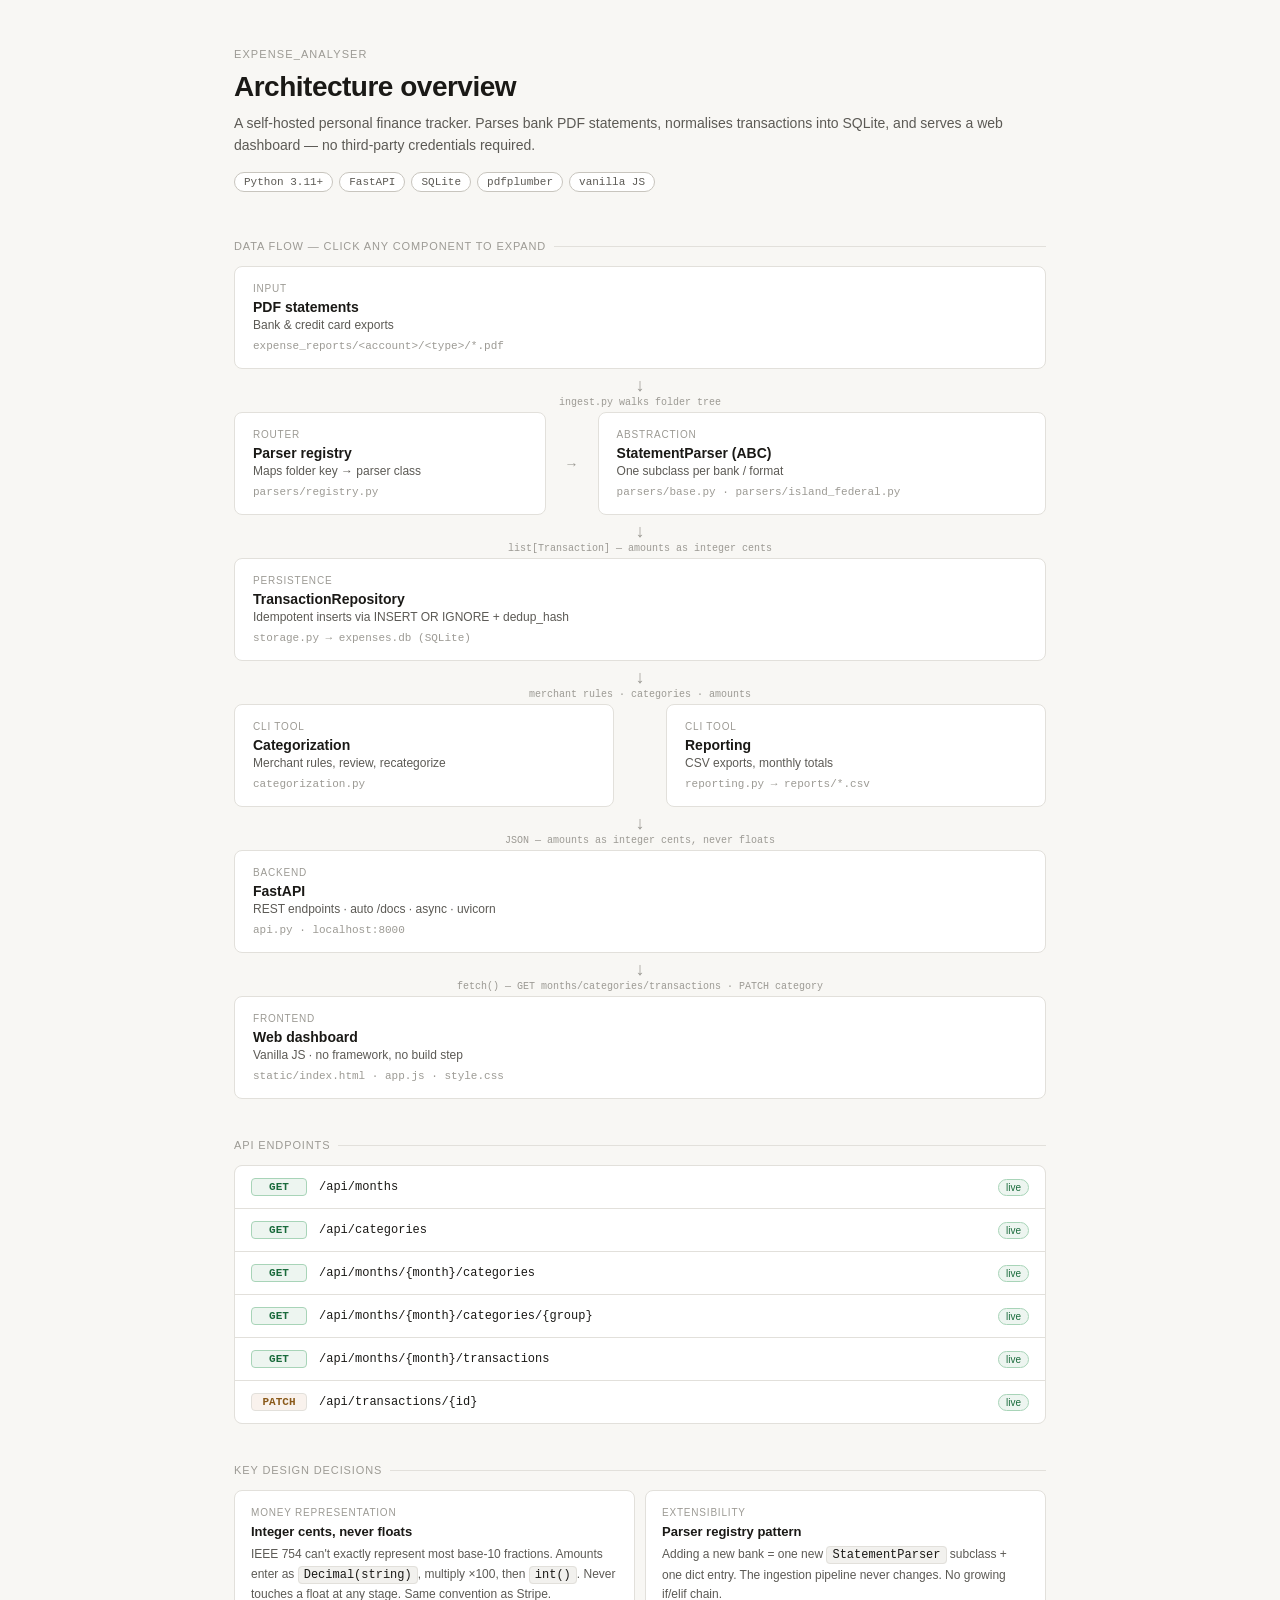
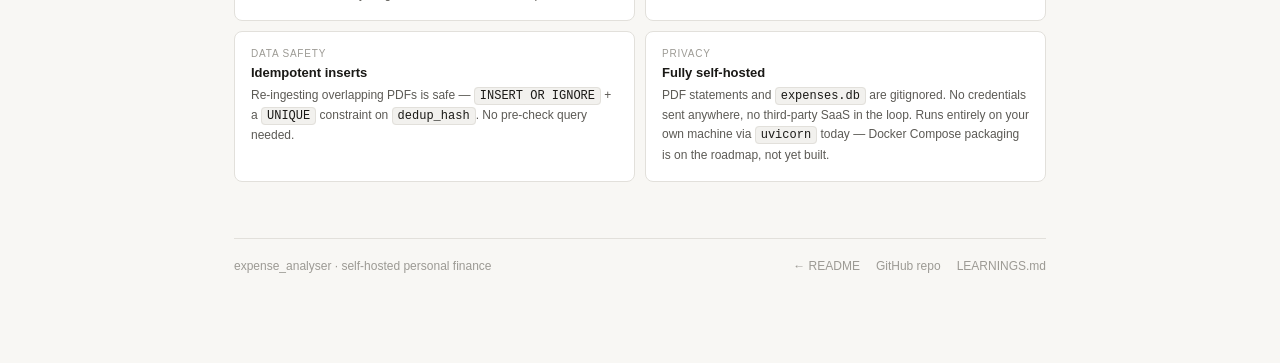
==== docs/architecture.html @ 2de23588 "Add interactive architecture diagram, embed Mermaid overview in README docs/architecture.html is a c" ====
<!DOCTYPE html>
<html lang="en">
<head>
<meta charset="UTF-8">
<meta name="viewport" content="width=device-width, initial-scale=1.0">
<title>expense_analyser — architecture</title>
<style>
  *, *::before, *::after { box-sizing: border-box; margin: 0; padding: 0; }

  :root {
    --bg: #f8f7f4;
    --surface: #ffffff;
    --surface2: #f2f1ee;
    --border: #e2e0db;
    --border2: #c8c5be;
    --text1: #1a1916;
    --text2: #5c5a55;
    --text3: #9c9a94;
    --accent: #1a6b3c;
    --accent-bg: #edf5f0;
    --accent-border: #a8d4b8;
    --blue: #1a4a8a;
    --blue-bg: #edf2f9;
    --amber: #8a5a1a;
    --amber-bg: #f9f2ed;
    --purple: #5a1a8a;
    --purple-bg: #f2edf9;
    --radius: 8px;
    --mono: 'SF Mono', ui-monospace, 'Cascadia Code', monospace;
  }

  @media (prefers-color-scheme: dark) {
    :root {
      --bg: #111210;
      --surface: #1c1b18;
      --surface2: #252420;
      --border: #2e2d29;
      --border2: #46443e;
      --text1: #edecea;
      --text2: #9c9a94;
      --text3: #5c5a55;
      --accent: #4caf76;
      --accent-bg: #0f2318;
      --accent-border: #1e5c34;
      --blue: #6b9de8;
      --blue-bg: #0f1d35;
      --amber: #e8b46b;
      --amber-bg: #2a1e0a;
      --purple: #b46be8;
      --purple-bg: #1e0a35;
    }
  }

  html { background: var(--bg); color: var(--text1); font-family: -apple-system, BlinkMacSystemFont, 'Segoe UI', sans-serif; }

  body { max-width: 860px; margin: 0 auto; padding: 48px 24px 80px; }

  header { margin-bottom: 48px; }
  .eyebrow { font-size: 11px; font-weight: 500; letter-spacing: 0.1em; text-transform: uppercase; color: var(--text3); margin-bottom: 10px; }
  h1 { font-size: 28px; font-weight: 600; letter-spacing: -0.5px; color: var(--text1); line-height: 1.2; }
  .sub { font-size: 14px; color: var(--text2); margin-top: 8px; line-height: 1.6; }
  .pill-row { display: flex; gap: 6px; flex-wrap: wrap; margin-top: 16px; }
  .pill { font-size: 11px; padding: 3px 9px; border-radius: 100px; border: 1px solid var(--border2); color: var(--text2); background: var(--surface); font-family: var(--mono); }

  section { margin-bottom: 40px; }
  .section-label { font-size: 11px; font-weight: 500; letter-spacing: 0.08em; text-transform: uppercase; color: var(--text3); margin-bottom: 14px; display: flex; align-items: center; gap: 8px; }
  .section-label::after { content: ''; flex: 1; height: 1px; background: var(--border); }

  .flow { display: flex; flex-direction: column; gap: 0; }
  .flow-row { display: flex; align-items: stretch; gap: 0; }
  .flow-node {
    flex: 1;
    background: var(--surface);
    border: 1px solid var(--border);
    border-radius: var(--radius);
    padding: 16px 18px;
    cursor: pointer;
    transition: border-color 0.15s, background 0.15s;
    position: relative;
  }
  .flow-node:hover { border-color: var(--border2); background: var(--surface2); }
  .flow-node.active { border-color: var(--accent); background: var(--accent-bg); }
  .flow-node.blue.active { border-color: var(--blue); background: var(--blue-bg); }
  .flow-node.amber.active { border-color: var(--amber); background: var(--amber-bg); }
  .flow-node.purple.active { border-color: var(--purple); background: var(--purple-bg); }

  .node-eyebrow { font-size: 10px; font-weight: 500; letter-spacing: 0.08em; text-transform: uppercase; color: var(--text3); margin-bottom: 5px; }
  .node-title { font-size: 14px; font-weight: 600; color: var(--text1); }
  .node-sub { font-size: 12px; color: var(--text2); margin-top: 3px; }
  .node-file { font-size: 11px; font-family: var(--mono); color: var(--text3); margin-top: 8px; }
  .flow-node.active .node-file { color: var(--accent); }
  .flow-node.blue.active .node-file { color: var(--blue); }
  .flow-node.amber.active .node-file { color: var(--amber); }
  .flow-node.purple.active .node-file { color: var(--purple); }

  .arrow-v { display: flex; justify-content: center; align-items: center; height: 32px; color: var(--text3); font-size: 18px; }
  .arrow-h { display: flex; align-items: center; justify-content: center; width: 32px; flex-shrink: 0; color: var(--text3); font-size: 14px; }
  .arrow-label { font-size: 10px; color: var(--text3); text-align: center; margin-top: -4px; margin-bottom: 4px; font-family: var(--mono); }

  .detail {
    background: var(--surface);
    border: 1px solid var(--border);
    border-radius: var(--radius);
    padding: 20px 22px;
    margin-top: 6px;
    display: none;
  }
  .detail.open { display: block; }
  .detail-title { font-size: 15px; font-weight: 600; color: var(--text1); margin-bottom: 10px; }
  .detail-body { font-size: 13px; color: var(--text2); line-height: 1.7; }
  .detail-body p { margin-bottom: 8px; }
  .detail-body p:last-child { margin-bottom: 0; }
  code { font-family: var(--mono); font-size: 12px; background: var(--surface2); border: 1px solid var(--border); border-radius: 4px; padding: 1px 5px; color: var(--text1); }
  .detail-tags { display: flex; gap: 6px; flex-wrap: wrap; margin-top: 12px; }
  .tag { font-size: 11px; padding: 3px 9px; border-radius: 4px; font-family: var(--mono); }
  .tag.green { background: var(--accent-bg); color: var(--accent); border: 1px solid var(--accent-border); }
  .tag.blue { background: var(--blue-bg); color: var(--blue); border: 1px solid var(--border); }
  .tag.amber { background: var(--amber-bg); color: var(--amber); border: 1px solid var(--border); }
  .tag.gray { background: var(--surface2); color: var(--text2); border: 1px solid var(--border); }

  .ep-list { display: flex; flex-direction: column; gap: 1px; background: var(--border); border: 1px solid var(--border); border-radius: var(--radius); overflow: hidden; }
  .ep-row { display: grid; grid-template-columns: 56px 1fr auto; align-items: center; gap: 12px; padding: 12px 16px; background: var(--surface); cursor: pointer; transition: background 0.1s; }
  .ep-row:hover { background: var(--surface2); }
  .ep-row.open { background: var(--accent-bg); }
  .method { font-size: 11px; font-weight: 600; font-family: var(--mono); padding: 2px 6px; border-radius: 4px; text-align: center; }
  .get { background: var(--accent-bg); color: var(--accent); border: 1px solid var(--accent-border); }
  .patch { background: var(--amber-bg); color: var(--amber); border: 1px solid var(--border); }
  .ep-path { font-size: 12px; font-family: var(--mono); color: var(--text1); }
  .ep-desc { font-size: 12px; color: var(--text3); }
  .ep-status { font-size: 10px; padding: 2px 7px; border-radius: 100px; font-weight: 500; }
  .status-live { background: var(--accent-bg); color: var(--accent); border: 1px solid var(--accent-border); }
  .status-wip { background: var(--amber-bg); color: var(--amber); border: 1px solid var(--border); }
  .ep-detail { background: var(--surface2); padding: 14px 16px; font-size: 12px; color: var(--text2); line-height: 1.7; border-top: 1px solid var(--border); display: none; }
  .ep-detail.open { display: block; }
  pre { font-family: var(--mono); font-size: 11px; background: var(--surface); border: 1px solid var(--border); border-radius: 6px; padding: 12px; margin-top: 8px; overflow-x: auto; color: var(--text2); line-height: 1.6; white-space: pre; }

  .decision-grid { display: grid; grid-template-columns: 1fr 1fr; gap: 10px; }
  @media (max-width: 600px) { .decision-grid { grid-template-columns: 1fr; } }
  .decision-card { background: var(--surface); border: 1px solid var(--border); border-radius: var(--radius); padding: 16px; }
  .decision-label { font-size: 10px; font-weight: 500; letter-spacing: 0.08em; text-transform: uppercase; color: var(--text3); margin-bottom: 6px; }
  .decision-title { font-size: 13px; font-weight: 600; color: var(--text1); margin-bottom: 6px; }
  .decision-body { font-size: 12px; color: var(--text2); line-height: 1.6; }

  footer { margin-top: 56px; padding-top: 20px; border-top: 1px solid var(--border); font-size: 12px; color: var(--text3); display: flex; justify-content: space-between; align-items: center; flex-wrap: wrap; gap: 8px; }
  .footer-links { display: flex; gap: 16px; }
  .footer-links a { color: var(--text3); text-decoration: none; }
  .footer-links a:hover { color: var(--text1); }
</style>
</head>
<body>

<header>
  <div class="eyebrow">expense_analyser</div>
  <h1>Architecture overview</h1>
  <p class="sub">A self-hosted personal finance tracker. Parses bank PDF statements, normalises transactions into SQLite, and serves a web dashboard — no third-party credentials required.</p>
  <div class="pill-row">
    <span class="pill">Python 3.11+</span>
    <span class="pill">FastAPI</span>
    <span class="pill">SQLite</span>
    <span class="pill">pdfplumber</span>
    <span class="pill">vanilla JS</span>
  </div>
</header>

<section>
  <div class="section-label">Data flow — click any component to expand</div>
  <div class="flow">

    <div class="flow-row">
      <div class="flow-node blue" id="node-pdf" onclick="toggle('pdf')">
        <div class="node-eyebrow">Input</div>
        <div class="node-title">PDF statements</div>
        <div class="node-sub">Bank &amp; credit card exports</div>
        <div class="node-file">expense_reports/&lt;account&gt;/&lt;type&gt;/*.pdf</div>
      </div>
    </div>

    <div class="arrow-v">↓</div>
    <div class="arrow-label">ingest.py walks folder tree</div>

    <div class="flow-row" style="gap:10px">
      <div class="flow-node amber" id="node-registry" onclick="toggle('registry')" style="flex:0.8">
        <div class="node-eyebrow">Router</div>
        <div class="node-title">Parser registry</div>
        <div class="node-sub">Maps folder key → parser class</div>
        <div class="node-file">parsers/registry.py</div>
      </div>
      <div class="arrow-h">→</div>
      <div class="flow-node" id="node-parser" onclick="toggle('parser')" style="flex:1.2">
        <div class="node-eyebrow">Abstraction</div>
        <div class="node-title">StatementParser (ABC)</div>
        <div class="node-sub">One subclass per bank / format</div>
        <div class="node-file">parsers/base.py · parsers/island_federal.py</div>
      </div>
    </div>

    <div class="arrow-v">↓</div>
    <div class="arrow-label">list[Transaction] — amounts as integer cents</div>

    <div class="flow-row">
      <div class="flow-node" id="node-storage" onclick="toggle('storage')">
        <div class="node-eyebrow">Persistence</div>
        <div class="node-title">TransactionRepository</div>
        <div class="node-sub">Idempotent inserts via INSERT OR IGNORE + dedup_hash</div>
        <div class="node-file">storage.py → expenses.db (SQLite)</div>
      </div>
    </div>

    <div class="arrow-v">↓</div>
    <div class="arrow-label">merchant rules · categories · amounts</div>

    <div class="flow-row" style="gap:10px">
      <div class="flow-node purple" id="node-cat" onclick="toggle('cat')">
        <div class="node-eyebrow">CLI tool</div>
        <div class="node-title">Categorization</div>
        <div class="node-sub">Merchant rules, review, recategorize</div>
        <div class="node-file">categorization.py</div>
      </div>
      <div class="arrow-h" style="color:transparent">·</div>
      <div class="flow-node amber" id="node-report" onclick="toggle('report')">
        <div class="node-eyebrow">CLI tool</div>
        <div class="node-title">Reporting</div>
        <div class="node-sub">CSV exports, monthly totals</div>
        <div class="node-file">reporting.py → reports/*.csv</div>
      </div>
    </div>

    <div class="arrow-v">↓</div>
    <div class="arrow-label">JSON — amounts as integer cents, never floats</div>

    <div class="flow-row">
      <div class="flow-node blue" id="node-api" onclick="toggle('api')">
        <div class="node-eyebrow">Backend</div>
        <div class="node-title">FastAPI</div>
        <div class="node-sub">REST endpoints · auto /docs · async · uvicorn</div>
        <div class="node-file">api.py · localhost:8000</div>
      </div>
    </div>

    <div class="arrow-v">↓</div>
    <div class="arrow-label">fetch() — GET months/categories/transactions · PATCH category</div>

    <div class="flow-row">
      <div class="flow-node" id="node-ui" onclick="toggle('ui')">
        <div class="node-eyebrow">Frontend</div>
        <div class="node-title">Web dashboard</div>
        <div class="node-sub">Vanilla JS · no framework, no build step</div>
        <div class="node-file">static/index.html · app.js · style.css</div>
      </div>
    </div>

  </div>

  <div class="detail" id="detail-panel">
    <div class="detail-title" id="detail-title"></div>
    <div class="detail-body" id="detail-body"></div>
    <div class="detail-tags" id="detail-tags"></div>
  </div>
</section>

<section>
  <div class="section-label">API endpoints</div>
  <div class="ep-list">

    <div>
      <div class="ep-row" onclick="toggleEp(0)">
        <span class="method get">GET</span>
        <span class="ep-path">/api/months</span>
        <span class="ep-status status-live">live</span>
      </div>
      <div class="ep-detail" id="ep-0">
        Returns all months with expenditure totals. Income and <code>SEPARATE_CATEGORIES</code> (e.g. tuition) excluded from the headline figure but still present as separate keys.
        <pre>[{ "month": "2026-07", "expenditure": -52878, "separate_totals": { "Stony Brook": -180000 } }]</pre>
      </div>
    </div>

    <div>
      <div class="ep-row" onclick="toggleEp(1)">
        <span class="method get">GET</span>
        <span class="ep-path">/api/categories</span>
        <span class="ep-status status-live">live</span>
      </div>
      <div class="ep-detail" id="ep-1">
        Every known category — the fixed list plus anything ever actually assigned to a transaction (including free-text categories typed via the CLI). Backs the frontend's reassignment dropdown, so it never drifts out of sync with what the CLI knows.
        <pre>["Eat Out", "Groceries", "Uber", "Online purchases", "Medicines", "Miscellaneous", "Subway", "Amtrak", "LIRR", ...]</pre>
      </div>
    </div>

    <div>
      <div class="ep-row" onclick="toggleEp(2)">
        <span class="method get">GET</span>
        <span class="ep-path">/api/months/{month}/categories</span>
        <span class="ep-status status-live">live</span>
      </div>
      <div class="ep-detail" id="ep-2">
        Per-category spend for one month. <code>CATEGORY_GROUPS</code> (e.g. Train = Subway + Amtrak + LIRR) rolled into one row. Income excluded — would dwarf routine categories in the chart.
        <pre>[{ "category": "Train", "total": 700 }, { "category": "Groceries", "total": -29905 }]</pre>
      </div>
    </div>

    <div>
      <div class="ep-row" onclick="toggleEp(3)">
        <span class="method get">GET</span>
        <span class="ep-path">/api/months/{month}/categories/{group}</span>
        <span class="ep-status status-live">live</span>
      </div>
      <div class="ep-detail" id="ep-3">
        Real members inside a <code>CATEGORY_GROUP</code>, each with its own net total. Returns an empty array <code>[]</code> for a non-group category. Surfaces the case where one member nets positive (a refund outweighing its charge) even though the group as a whole reads as routine spend.
        <pre>[{ "category": "Subway", "total": -11400 }, { "category": "Amtrak", "total": 12100 }]</pre>
      </div>
    </div>

    <div>
      <div class="ep-row" onclick="toggleEp(4)">
        <span class="method get">GET</span>
        <span class="ep-path">/api/months/{month}/transactions</span>
        <span class="ep-status status-live">live</span>
      </div>
      <div class="ep-detail" id="ep-4">
        All transactions for a month. Amounts always integer cents, sign preserved — formatting (and whether to show sign) is a frontend concern, same convention as the Stripe API.
        <pre>{ "id": "8357a96c-...", "transaction_date": "2026-07-13", "description": "WHOLE FOODS MARKET", "amount": -8743, "category": "Groceries" }</pre>
      </div>
    </div>

    <div>
      <div class="ep-row" onclick="toggleEp(5)">
        <span class="method patch">PATCH</span>
        <span class="ep-path">/api/transactions/{id}</span>
        <span class="ep-status status-live">live</span>
      </div>
      <div class="ep-detail" id="ep-5">
        Updates a transaction's category and persists the merchant rule — every future transaction from this merchant auto-applies the new category, same as the CLI's categorization flow. Wired into the dashboard's category-reassignment dropdown.
        <pre>// Request body
{ "category": "Dining" }</pre>
      </div>
    </div>

  </div>
</section>

<section>
  <div class="section-label">Key design decisions</div>
  <div class="decision-grid">

    <div class="decision-card">
      <div class="decision-label">Money representation</div>
      <div class="decision-title">Integer cents, never floats</div>
      <div class="decision-body">IEEE 754 can't exactly represent most base-10 fractions. Amounts enter as <code>Decimal(string)</code>, multiply ×100, then <code>int()</code>. Never touches a float at any stage. Same convention as Stripe.</div>
    </div>

    <div class="decision-card">
      <div class="decision-label">Extensibility</div>
      <div class="decision-title">Parser registry pattern</div>
      <div class="decision-body">Adding a new bank = one new <code>StatementParser</code> subclass + one dict entry. The ingestion pipeline never changes. No growing if/elif chain.</div>
    </div>

    <div class="decision-card">
      <div class="decision-label">Data safety</div>
      <div class="decision-title">Idempotent inserts</div>
      <div class="decision-body">Re-ingesting overlapping PDFs is safe — <code>INSERT OR IGNORE</code> + a <code>UNIQUE</code> constraint on <code>dedup_hash</code>. No pre-check query needed.</div>
    </div>

    <div class="decision-card">
      <div class="decision-label">Privacy</div>
      <div class="decision-title">Fully self-hosted</div>
      <div class="decision-body">PDF statements and <code>expenses.db</code> are gitignored. No credentials sent anywhere, no third-party SaaS in the loop. Runs entirely on your own machine via <code>uvicorn</code> today — Docker Compose packaging is on the roadmap, not yet built.</div>
    </div>

  </div>
</section>

<footer>
  <span>expense_analyser · self-hosted personal finance</span>
  <div class="footer-links">
    <a href="../README.md">← README</a>
    <a href="https://github.com/DevikaVishnu/expense_analyser">GitHub repo</a>
    <a href="../LEARNINGS.md">LEARNINGS.md</a>
  </div>
</footer>

<script>
const details = {
  pdf: {
    title: 'PDF statements',
    body: `<p>Bank and credit card statements dropped into <code>expense_reports/&lt;account_id&gt;/&lt;doc_type&gt;/</code>. The folder path is the routing key — <code>IslandFederal_checking/bank_statement</code> maps to one parser, <code>IslandFederal_checking/transaction_history</code> to another.</p><p>The entire <code>expense_reports/</code> directory is gitignored. Your financial data never leaves your machine.</p>`,
    tags: [['gray','gitignored'],['gray','pdfplumber'],['blue','any bank format']]
  },
  registry: {
    title: 'Parser registry',
    body: `<p><code>PARSER_REGISTRY</code> is a plain dict mapping a folder-path string to a <code>StatementParser</code> subclass. The ingestion CLI looks up the right parser for each folder it walks.</p><p>Adding a new bank requires zero changes to ingestion code — just a new subclass and one new dict entry. This is the open/closed principle in practice.</p>`,
    tags: [['amber','parsers/registry.py'],['gray','open/closed principle'],['gray','extensible']]
  },
  parser: {
    title: 'StatementParser (Abstract Base Class)',
    body: `<p>An ABC with one abstract method: <code>parse(pdf_path) → list[Transaction]</code>. Python's <code>ABC</code> + <code>@abstractmethod</code> enforces the contract at instantiation time — a subclass that forgets to implement <code>parse()</code> raises <code>TypeError</code> immediately, not later when ingestion calls it.</p><p>Each bank subclass handles that bank's specific PDF layout. Nothing else in the system knows or cares about PDF structure.</p>`,
    tags: [['gray','parsers/base.py'],['gray','ABC'],['green','IslandFederalStatementParser']]
  },
  storage: {
    title: 'TransactionRepository',
    body: `<p>A thin wrapper around SQLite. Every insert uses <code>INSERT OR IGNORE</code> against a <code>UNIQUE</code> constraint on <code>dedup_hash</code> — a content hash of the transaction's fields. Re-running ingestion on overlapping statements is completely safe.</p><p>Amounts are stored as <code>INTEGER</code> cents. The schema is minimal — no ORM, just <code>sqlite3</code> directly.</p>`,
    tags: [['gray','storage.py'],['gray','SQLite'],['green','idempotent'],['gray','no ORM']]
  },
  cat: {
    title: 'Categorization CLI',
    body: `<p>The interactive CLI that assigns merchant rules. First time a merchant appears, you're asked. After that, every transaction from that merchant is auto-categorised — including refunds, which share the original description.</p><p><code>--recategorize</code> bulk-fixes a merchant rule. <code>--review-month</code> and <code>--review-category</code> let you inspect and fix any month or category interactively.</p>`,
    tags: [['purple','categorization.py'],['gray','merchant rules'],['gray','CLI']]
  },
  report: {
    title: 'Reporting',
    body: `<p>Generates spend-by-category, spend-by-month, and spend-by-month-and-category reports. Printed to terminal and exported to <code>reports/*.csv</code>. <code>CATEGORY_GROUPS</code> roll sub-categories into one line (Subway + Amtrak + LIRR → Train).</p><p>The monthly headline excludes Income and <code>SEPARATE_CATEGORIES</code> (large irregular items like tuition) — they still appear as their own rows.</p>`,
    tags: [['amber','reporting.py'],['gray','CSV export'],['gray','CATEGORY_GROUPS']]
  },
  api: {
    title: 'FastAPI backend',
    body: `<p>Six endpoints: five GETs (months, known categories, per-month categories, group members, transactions) plus one PATCH to update a transaction's category. Amounts always return as integer cents, sign preserved on individual transactions — formatting is the frontend's job.</p><p>The <code>/docs</code> endpoint gives you a free interactive API explorer. Run with <code>uvicorn expense_analyser.api:app --reload</code>; <code>EXPENSE_DB_PATH</code> points it at a non-default database.</p>`,
    tags: [['blue','api.py'],['blue','FastAPI'],['gray','async'],['gray','auto /docs']]
  },
  ui: {
    title: 'Web dashboard (vanilla JS)',
    body: `<p>No framework, no build step. A month sidebar, KPI tiles (total spend, transaction count, top category), and a category list with colorblind-safe icon badges and neutral-fill percentage bars — colour is never the only way a value is shown.</p><p>Clicking a group category (e.g. "Train") shows each real sub-category's net total before the raw transaction list, since a refund can outweigh its original charge and make a group's total look inconsistent otherwise. Clicking a transaction's category pill reassigns it live via the PATCH endpoint.</p>`,
    tags: [['gray','static/'],['gray','vanilla JS'],['green','category editing live'],['gray','no charting library']]
  }
};

let activeNode = null;

function toggle(key) {
  const panel = document.getElementById('detail-panel');
  const d = details[key];
  const nodeEl = document.getElementById('node-' + key);

  if (activeNode === key) {
    panel.classList.remove('open');
    nodeEl.classList.remove('active');
    activeNode = null;
    return;
  }

  document.querySelectorAll('.flow-node').forEach(n => n.classList.remove('active'));
  nodeEl.classList.add('active');
  activeNode = key;

  document.getElementById('detail-title').textContent = d.title;
  document.getElementById('detail-body').innerHTML = d.body;
  document.getElementById('detail-tags').innerHTML = d.tags.map(([cls, label]) =>
    `<span class="tag ${cls}">${label}</span>`
  ).join('');

  panel.classList.add('open');
}

function toggleEp(i) {
  const detail = document.getElementById('ep-' + i);
  const row = detail.previousElementSibling;
  const isOpen = detail.classList.contains('open');
  document.querySelectorAll('.ep-detail').forEach(d => d.classList.remove('open'));
  document.querySelectorAll('.ep-row').forEach(r => r.classList.remove('open'));
  if (!isOpen) {
    detail.classList.add('open');
    row.classList.add('open');
  }
}
</script>

</body>
</html>
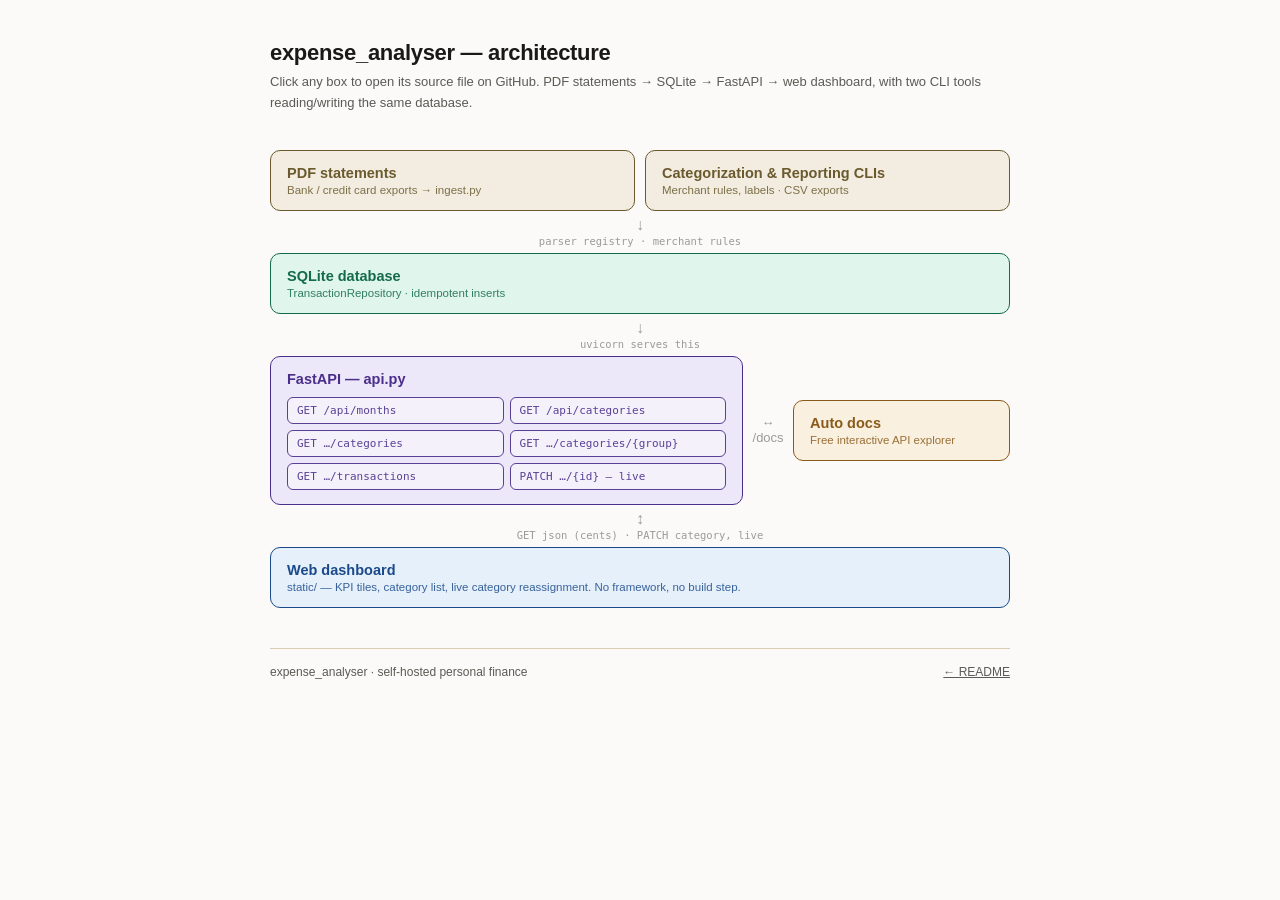
==== commit 4d488648: "Add interactive architecture diagram (v2), link from README Redo of the reverted attempt: one self-c" ====
--- a/docs/architecture.html
+++ b/docs/architecture.html
@@ -5,462 +5,138 @@
 <meta name="viewport" content="width=device-width, initial-scale=1.0">
 <title>expense_analyser — architecture</title>
 <style>
-  *, *::before, *::after { box-sizing: border-box; margin: 0; padding: 0; }
+  * { box-sizing: border-box; margin: 0; padding: 0; }
 
   :root {
-    --bg: #f8f7f4;
-    --surface: #ffffff;
-    --surface2: #f2f1ee;
-    --border: #e2e0db;
-    --border2: #c8c5be;
+    --bg: #fbfaf8;
     --text1: #1a1916;
     --text2: #5c5a55;
-    --text3: #9c9a94;
-    --accent: #1a6b3c;
-    --accent-bg: #edf5f0;
-    --accent-border: #a8d4b8;
-    --blue: #1a4a8a;
-    --blue-bg: #edf2f9;
-    --amber: #8a5a1a;
-    --amber-bg: #f9f2ed;
-    --purple: #5a1a8a;
-    --purple-bg: #f2edf9;
-    --radius: 8px;
-    --mono: 'SF Mono', ui-monospace, 'Cascadia Code', monospace;
+
+    --tan-bg: #f2ede0; --tan-border: #d9cfb0; --tan-text: #6b5a2e;
+    --teal-bg: #e0f5ec; --teal-border: #a8d9c2; --teal-text: #146b4a;
+    --purple-bg: #ece7f9; --purple-border: #c9bdec; --purple-text: #4a2f8a;
+    --blue-bg: #e6f0fb; --blue-border: #b3d1f0; --blue-text: #1a4a8a;
+    --amber-bg: #faf0e0; --amber-border: #e8cfa0; --amber-text: #8a5a1a;
+    --arrow: #9c9a94;
   }
 
   @media (prefers-color-scheme: dark) {
     :root {
-      --bg: #111210;
-      --surface: #1c1b18;
-      --surface2: #252420;
-      --border: #2e2d29;
-      --border2: #46443e;
+      --bg: #14130f;
       --text1: #edecea;
       --text2: #9c9a94;
-      --text3: #5c5a55;
-      --accent: #4caf76;
-      --accent-bg: #0f2318;
-      --accent-border: #1e5c34;
-      --blue: #6b9de8;
-      --blue-bg: #0f1d35;
-      --amber: #e8b46b;
-      --amber-bg: #2a1e0a;
-      --purple: #b46be8;
-      --purple-bg: #1e0a35;
+
+      --tan-bg: #2a2418; --tan-border: #4a4128; --tan-text: #d9c98a;
+      --teal-bg: #0f2318; --teal-border: #1e5c3c; --teal-text: #6bd9a8;
+      --purple-bg: #1e1835; --purple-border: #3d2f6b; --purple-text: #b3a0f0;
+      --blue-bg: #0f1d35; --blue-border: #1e3f6b; --blue-text: #8fbef0;
+      --amber-bg: #2a1e0a; --amber-border: #5c4218; --amber-text: #e8b46b;
+      --arrow: #5c5a55;
     }
   }
 
-  html { background: var(--bg); color: var(--text1); font-family: -apple-system, BlinkMacSystemFont, 'Segoe UI', sans-serif; }
+  html { background: var(--bg); }
+  body {
+    max-width: 780px; margin: 0 auto; padding: 40px 20px 64px;
+    font-family: -apple-system, BlinkMacSystemFont, 'Segoe UI', sans-serif;
+    color: var(--text1);
+  }
 
-  body { max-width: 860px; margin: 0 auto; padding: 48px 24px 80px; }
+  header { margin-bottom: 36px; }
+  h1 { font-size: 22px; font-weight: 600; letter-spacing: -0.3px; }
+  .sub { font-size: 13px; color: var(--text2); margin-top: 6px; line-height: 1.6; }
 
-  header { margin-bottom: 48px; }
-  .eyebrow { font-size: 11px; font-weight: 500; letter-spacing: 0.1em; text-transform: uppercase; color: var(--text3); margin-bottom: 10px; }
-  h1 { font-size: 28px; font-weight: 600; letter-spacing: -0.5px; color: var(--text1); line-height: 1.2; }
-  .sub { font-size: 14px; color: var(--text2); margin-top: 8px; line-height: 1.6; }
-  .pill-row { display: flex; gap: 6px; flex-wrap: wrap; margin-top: 16px; }
-  .pill { font-size: 11px; padding: 3px 9px; border-radius: 100px; border: 1px solid var(--border2); color: var(--text2); background: var(--surface); font-family: var(--mono); }
+  .row { display: flex; gap: 10px; }
+  .arrow-v { display: flex; flex-direction: column; align-items: center; padding: 6px 0; color: var(--arrow); }
+  .arrow-v .glyph { font-size: 16px; line-height: 1; }
+  .arrow-v .label { font-size: 10.5px; font-family: ui-monospace, monospace; margin-top: 2px; text-align: center; }
 
-  section { margin-bottom: 40px; }
-  .section-label { font-size: 11px; font-weight: 500; letter-spacing: 0.08em; text-transform: uppercase; color: var(--text3); margin-bottom: 14px; display: flex; align-items: center; gap: 8px; }
-  .section-label::after { content: ''; flex: 1; height: 1px; background: var(--border); }
+  a.node { display: block; flex: 1; text-decoration: none; border-radius: 10px; border: 1px solid; padding: 14px 16px; transition: filter 0.15s, transform 0.1s; }
+  a.node:hover { filter: brightness(0.97); transform: translateY(-1px); }
+  @media (prefers-color-scheme: dark) { a.node:hover { filter: brightness(1.15); } }
+  .node-title { font-size: 14.5px; font-weight: 700; }
+  .node-sub { font-size: 11.5px; margin-top: 3px; opacity: 0.85; }
 
-  .flow { display: flex; flex-direction: column; gap: 0; }
-  .flow-row { display: flex; align-items: stretch; gap: 0; }
-  .flow-node {
-    flex: 1;
-    background: var(--surface);
-    border: 1px solid var(--border);
-    border-radius: var(--radius);
-    padding: 16px 18px;
-    cursor: pointer;
-    transition: border-color 0.15s, background 0.15s;
-    position: relative;
-  }
-  .flow-node:hover { border-color: var(--border2); background: var(--surface2); }
-  .flow-node.active { border-color: var(--accent); background: var(--accent-bg); }
-  .flow-node.blue.active { border-color: var(--blue); background: var(--blue-bg); }
-  .flow-node.amber.active { border-color: var(--amber); background: var(--amber-bg); }
-  .flow-node.purple.active { border-color: var(--purple); background: var(--purple-bg); }
+  .tan { background: var(--tan-bg); border-color: var(--tan-border); color: var(--tan-text); }
+  .teal { background: var(--teal-bg); border-color: var(--teal-border); color: var(--teal-text); }
+  .purple { background: var(--purple-bg); border-color: var(--purple-border); color: var(--purple-text); }
+  .blue { background: var(--blue-bg); border-color: var(--blue-border); color: var(--blue-text); }
+  .amber { background: var(--amber-bg); border-color: var(--amber-border); color: var(--amber-text); }
 
-  .node-eyebrow { font-size: 10px; font-weight: 500; letter-spacing: 0.08em; text-transform: uppercase; color: var(--text3); margin-bottom: 5px; }
-  .node-title { font-size: 14px; font-weight: 600; color: var(--text1); }
-  .node-sub { font-size: 12px; color: var(--text2); margin-top: 3px; }
-  .node-file { font-size: 11px; font-family: var(--mono); color: var(--text3); margin-top: 8px; }
-  .flow-node.active .node-file { color: var(--accent); }
-  .flow-node.blue.active .node-file { color: var(--blue); }
-  .flow-node.amber.active .node-file { color: var(--amber); }
-  .flow-node.purple.active .node-file { color: var(--purple); }
+  .sub-grid { display: grid; grid-template-columns: 1fr 1fr; gap: 6px; margin-top: 10px; }
+  .sub-box { background: rgba(255,255,255,0.5); border: 1px solid currentColor; border-radius: 6px; padding: 6px 9px; font-size: 11px; font-family: ui-monospace, monospace; opacity: 0.9; }
+  @media (prefers-color-scheme: dark) { .sub-box { background: rgba(0,0,0,0.25); } }
 
-  .arrow-v { display: flex; justify-content: center; align-items: center; height: 32px; color: var(--text3); font-size: 18px; }
-  .arrow-h { display: flex; align-items: center; justify-content: center; width: 32px; flex-shrink: 0; color: var(--text3); font-size: 14px; }
-  .arrow-label { font-size: 10px; color: var(--text3); text-align: center; margin-top: -4px; margin-bottom: 4px; font-family: var(--mono); }
+  .side-row { display: flex; align-items: stretch; gap: 10px; }
+  .side-arrow { display: flex; align-items: center; justify-content: center; width: 30px; flex-shrink: 0; color: var(--arrow); font-size: 13px; text-align: center; }
 
-  .detail {
-    background: var(--surface);
-    border: 1px solid var(--border);
-    border-radius: var(--radius);
-    padding: 20px 22px;
-    margin-top: 6px;
-    display: none;
-  }
-  .detail.open { display: block; }
-  .detail-title { font-size: 15px; font-weight: 600; color: var(--text1); margin-bottom: 10px; }
-  .detail-body { font-size: 13px; color: var(--text2); line-height: 1.7; }
-  .detail-body p { margin-bottom: 8px; }
-  .detail-body p:last-child { margin-bottom: 0; }
-  code { font-family: var(--mono); font-size: 12px; background: var(--surface2); border: 1px solid var(--border); border-radius: 4px; padding: 1px 5px; color: var(--text1); }
-  .detail-tags { display: flex; gap: 6px; flex-wrap: wrap; margin-top: 12px; }
-  .tag { font-size: 11px; padding: 3px 9px; border-radius: 4px; font-family: var(--mono); }
-  .tag.green { background: var(--accent-bg); color: var(--accent); border: 1px solid var(--accent-border); }
-  .tag.blue { background: var(--blue-bg); color: var(--blue); border: 1px solid var(--border); }
-  .tag.amber { background: var(--amber-bg); color: var(--amber); border: 1px solid var(--border); }
-  .tag.gray { background: var(--surface2); color: var(--text2); border: 1px solid var(--border); }
-
-  .ep-list { display: flex; flex-direction: column; gap: 1px; background: var(--border); border: 1px solid var(--border); border-radius: var(--radius); overflow: hidden; }
-  .ep-row { display: grid; grid-template-columns: 56px 1fr auto; align-items: center; gap: 12px; padding: 12px 16px; background: var(--surface); cursor: pointer; transition: background 0.1s; }
-  .ep-row:hover { background: var(--surface2); }
-  .ep-row.open { background: var(--accent-bg); }
-  .method { font-size: 11px; font-weight: 600; font-family: var(--mono); padding: 2px 6px; border-radius: 4px; text-align: center; }
-  .get { background: var(--accent-bg); color: var(--accent); border: 1px solid var(--accent-border); }
-  .patch { background: var(--amber-bg); color: var(--amber); border: 1px solid var(--border); }
-  .ep-path { font-size: 12px; font-family: var(--mono); color: var(--text1); }
-  .ep-desc { font-size: 12px; color: var(--text3); }
-  .ep-status { font-size: 10px; padding: 2px 7px; border-radius: 100px; font-weight: 500; }
-  .status-live { background: var(--accent-bg); color: var(--accent); border: 1px solid var(--accent-border); }
-  .status-wip { background: var(--amber-bg); color: var(--amber); border: 1px solid var(--border); }
-  .ep-detail { background: var(--surface2); padding: 14px 16px; font-size: 12px; color: var(--text2); line-height: 1.7; border-top: 1px solid var(--border); display: none; }
-  .ep-detail.open { display: block; }
-  pre { font-family: var(--mono); font-size: 11px; background: var(--surface); border: 1px solid var(--border); border-radius: 6px; padding: 12px; margin-top: 8px; overflow-x: auto; color: var(--text2); line-height: 1.6; white-space: pre; }
-
-  .decision-grid { display: grid; grid-template-columns: 1fr 1fr; gap: 10px; }
-  @media (max-width: 600px) { .decision-grid { grid-template-columns: 1fr; } }
-  .decision-card { background: var(--surface); border: 1px solid var(--border); border-radius: var(--radius); padding: 16px; }
-  .decision-label { font-size: 10px; font-weight: 500; letter-spacing: 0.08em; text-transform: uppercase; color: var(--text3); margin-bottom: 6px; }
-  .decision-title { font-size: 13px; font-weight: 600; color: var(--text1); margin-bottom: 6px; }
-  .decision-body { font-size: 12px; color: var(--text2); line-height: 1.6; }
-
-  footer { margin-top: 56px; padding-top: 20px; border-top: 1px solid var(--border); font-size: 12px; color: var(--text3); display: flex; justify-content: space-between; align-items: center; flex-wrap: wrap; gap: 8px; }
-  .footer-links { display: flex; gap: 16px; }
-  .footer-links a { color: var(--text3); text-decoration: none; }
-  .footer-links a:hover { color: var(--text1); }
+  footer { margin-top: 40px; padding-top: 16px; border-top: 1px solid var(--tan-border); font-size: 12px; color: var(--text2); display: flex; justify-content: space-between; flex-wrap: wrap; gap: 8px; }
+  footer a { color: var(--text2); }
 </style>
 </head>
 <body>
 
 <header>
-  <div class="eyebrow">expense_analyser</div>
-  <h1>Architecture overview</h1>
-  <p class="sub">A self-hosted personal finance tracker. Parses bank PDF statements, normalises transactions into SQLite, and serves a web dashboard — no third-party credentials required.</p>
-  <div class="pill-row">
-    <span class="pill">Python 3.11+</span>
-    <span class="pill">FastAPI</span>
-    <span class="pill">SQLite</span>
-    <span class="pill">pdfplumber</span>
-    <span class="pill">vanilla JS</span>
-  </div>
+  <h1>expense_analyser — architecture</h1>
+  <p class="sub">Click any box to open its source file on GitHub. PDF statements → SQLite → FastAPI → web dashboard, with two CLI tools reading/writing the same database.</p>
 </header>
 
-<section>
-  <div class="section-label">Data flow — click any component to expand</div>
-  <div class="flow">
+<div class="row">
+  <a class="node tan" href="https://github.com/DevikaVishnu/expense_analyser/blob/main/expense_analyser/ingest.py">
+    <div class="node-title">PDF statements</div>
+    <div class="node-sub">Bank / credit card exports → ingest.py</div>
+  </a>
+  <a class="node tan" href="https://github.com/DevikaVishnu/expense_analyser/blob/main/expense_analyser/categorization.py">
+    <div class="node-title">Categorization &amp; Reporting CLIs</div>
+    <div class="node-sub">Merchant rules, labels · CSV exports</div>
+  </a>
+</div>
 
-    <div class="flow-row">
-      <div class="flow-node blue" id="node-pdf" onclick="toggle('pdf')">
-        <div class="node-eyebrow">Input</div>
-        <div class="node-title">PDF statements</div>
-        <div class="node-sub">Bank &amp; credit card exports</div>
-        <div class="node-file">expense_reports/&lt;account&gt;/&lt;type&gt;/*.pdf</div>
-      </div>
+<div class="arrow-v"><span class="glyph">↓</span><span class="label">parser registry · merchant rules</span></div>
+
+<div class="row">
+  <a class="node teal" href="https://github.com/DevikaVishnu/expense_analyser/blob/main/expense_analyser/storage.py">
+    <div class="node-title">SQLite database</div>
+    <div class="node-sub">TransactionRepository · idempotent inserts</div>
+  </a>
+</div>
+
+<div class="arrow-v"><span class="glyph">↓</span><span class="label">uvicorn serves this</span></div>
+
+<div class="side-row">
+  <a class="node purple" href="https://github.com/DevikaVishnu/expense_analyser/blob/main/expense_analyser/api.py" style="flex: 2.4">
+    <div class="node-title">FastAPI — api.py</div>
+    <div class="sub-grid">
+      <div class="sub-box">GET /api/months</div>
+      <div class="sub-box">GET /api/categories</div>
+      <div class="sub-box">GET …/categories</div>
+      <div class="sub-box">GET …/categories/{group}</div>
+      <div class="sub-box">GET …/transactions</div>
+      <div class="sub-box">PATCH …/{id} — live</div>
     </div>
+  </a>
+  <div class="side-arrow">↔<br>/docs</div>
+  <a class="node amber" href="http://127.0.0.1:8000/docs" style="flex: 1; align-self: center;">
+    <div class="node-title">Auto docs</div>
+    <div class="node-sub">Free interactive API explorer</div>
+  </a>
+</div>
 
-    <div class="arrow-v">↓</div>
-    <div class="arrow-label">ingest.py walks folder tree</div>
+<div class="arrow-v"><span class="glyph">↕</span><span class="label">GET json (cents) · PATCH category, live</span></div>
 
-    <div class="flow-row" style="gap:10px">
-      <div class="flow-node amber" id="node-registry" onclick="toggle('registry')" style="flex:0.8">
-        <div class="node-eyebrow">Router</div>
-        <div class="node-title">Parser registry</div>
-        <div class="node-sub">Maps folder key → parser class</div>
-        <div class="node-file">parsers/registry.py</div>
-      </div>
-      <div class="arrow-h">→</div>
-      <div class="flow-node" id="node-parser" onclick="toggle('parser')" style="flex:1.2">
-        <div class="node-eyebrow">Abstraction</div>
-        <div class="node-title">StatementParser (ABC)</div>
-        <div class="node-sub">One subclass per bank / format</div>
-        <div class="node-file">parsers/base.py · parsers/island_federal.py</div>
-      </div>
-    </div>
-
-    <div class="arrow-v">↓</div>
-    <div class="arrow-label">list[Transaction] — amounts as integer cents</div>
-
-    <div class="flow-row">
-      <div class="flow-node" id="node-storage" onclick="toggle('storage')">
-        <div class="node-eyebrow">Persistence</div>
-        <div class="node-title">TransactionRepository</div>
-        <div class="node-sub">Idempotent inserts via INSERT OR IGNORE + dedup_hash</div>
-        <div class="node-file">storage.py → expenses.db (SQLite)</div>
-      </div>
-    </div>
-
-    <div class="arrow-v">↓</div>
-    <div class="arrow-label">merchant rules · categories · amounts</div>
-
-    <div class="flow-row" style="gap:10px">
-      <div class="flow-node purple" id="node-cat" onclick="toggle('cat')">
-        <div class="node-eyebrow">CLI tool</div>
-        <div class="node-title">Categorization</div>
-        <div class="node-sub">Merchant rules, review, recategorize</div>
-        <div class="node-file">categorization.py</div>
-      </div>
-      <div class="arrow-h" style="color:transparent">·</div>
-      <div class="flow-node amber" id="node-report" onclick="toggle('report')">
-        <div class="node-eyebrow">CLI tool</div>
-        <div class="node-title">Reporting</div>
-        <div class="node-sub">CSV exports, monthly totals</div>
-        <div class="node-file">reporting.py → reports/*.csv</div>
-      </div>
-    </div>
-
-    <div class="arrow-v">↓</div>
-    <div class="arrow-label">JSON — amounts as integer cents, never floats</div>
-
-    <div class="flow-row">
-      <div class="flow-node blue" id="node-api" onclick="toggle('api')">
-        <div class="node-eyebrow">Backend</div>
-        <div class="node-title">FastAPI</div>
-        <div class="node-sub">REST endpoints · auto /docs · async · uvicorn</div>
-        <div class="node-file">api.py · localhost:8000</div>
-      </div>
-    </div>
-
-    <div class="arrow-v">↓</div>
-    <div class="arrow-label">fetch() — GET months/categories/transactions · PATCH category</div>
-
-    <div class="flow-row">
-      <div class="flow-node" id="node-ui" onclick="toggle('ui')">
-        <div class="node-eyebrow">Frontend</div>
-        <div class="node-title">Web dashboard</div>
-        <div class="node-sub">Vanilla JS · no framework, no build step</div>
-        <div class="node-file">static/index.html · app.js · style.css</div>
-      </div>
-    </div>
-
-  </div>
-
-  <div class="detail" id="detail-panel">
-    <div class="detail-title" id="detail-title"></div>
-    <div class="detail-body" id="detail-body"></div>
-    <div class="detail-tags" id="detail-tags"></div>
-  </div>
-</section>
-
-<section>
-  <div class="section-label">API endpoints</div>
-  <div class="ep-list">
-
-    <div>
-      <div class="ep-row" onclick="toggleEp(0)">
-        <span class="method get">GET</span>
-        <span class="ep-path">/api/months</span>
-        <span class="ep-status status-live">live</span>
-      </div>
-      <div class="ep-detail" id="ep-0">
-        Returns all months with expenditure totals. Income and <code>SEPARATE_CATEGORIES</code> (e.g. tuition) excluded from the headline figure but still present as separate keys.
-        <pre>[{ "month": "2026-07", "expenditure": -52878, "separate_totals": { "Stony Brook": -180000 } }]</pre>
-      </div>
-    </div>
-
-    <div>
-      <div class="ep-row" onclick="toggleEp(1)">
-        <span class="method get">GET</span>
-        <span class="ep-path">/api/categories</span>
-        <span class="ep-status status-live">live</span>
-      </div>
-      <div class="ep-detail" id="ep-1">
-        Every known category — the fixed list plus anything ever actually assigned to a transaction (including free-text categories typed via the CLI). Backs the frontend's reassignment dropdown, so it never drifts out of sync with what the CLI knows.
-        <pre>["Eat Out", "Groceries", "Uber", "Online purchases", "Medicines", "Miscellaneous", "Subway", "Amtrak", "LIRR", ...]</pre>
-      </div>
-    </div>
-
-    <div>
-      <div class="ep-row" onclick="toggleEp(2)">
-        <span class="method get">GET</span>
-        <span class="ep-path">/api/months/{month}/categories</span>
-        <span class="ep-status status-live">live</span>
-      </div>
-      <div class="ep-detail" id="ep-2">
-        Per-category spend for one month. <code>CATEGORY_GROUPS</code> (e.g. Train = Subway + Amtrak + LIRR) rolled into one row. Income excluded — would dwarf routine categories in the chart.
-        <pre>[{ "category": "Train", "total": 700 }, { "category": "Groceries", "total": -29905 }]</pre>
-      </div>
-    </div>
-
-    <div>
-      <div class="ep-row" onclick="toggleEp(3)">
-        <span class="method get">GET</span>
-        <span class="ep-path">/api/months/{month}/categories/{group}</span>
-        <span class="ep-status status-live">live</span>
-      </div>
-      <div class="ep-detail" id="ep-3">
-        Real members inside a <code>CATEGORY_GROUP</code>, each with its own net total. Returns an empty array <code>[]</code> for a non-group category. Surfaces the case where one member nets positive (a refund outweighing its charge) even though the group as a whole reads as routine spend.
-        <pre>[{ "category": "Subway", "total": -11400 }, { "category": "Amtrak", "total": 12100 }]</pre>
-      </div>
-    </div>
-
-    <div>
-      <div class="ep-row" onclick="toggleEp(4)">
-        <span class="method get">GET</span>
-        <span class="ep-path">/api/months/{month}/transactions</span>
-        <span class="ep-status status-live">live</span>
-      </div>
-      <div class="ep-detail" id="ep-4">
-        All transactions for a month. Amounts always integer cents, sign preserved — formatting (and whether to show sign) is a frontend concern, same convention as the Stripe API.
-        <pre>{ "id": "8357a96c-...", "transaction_date": "2026-07-13", "description": "WHOLE FOODS MARKET", "amount": -8743, "category": "Groceries" }</pre>
-      </div>
-    </div>
-
-    <div>
-      <div class="ep-row" onclick="toggleEp(5)">
-        <span class="method patch">PATCH</span>
-        <span class="ep-path">/api/transactions/{id}</span>
-        <span class="ep-status status-live">live</span>
-      </div>
-      <div class="ep-detail" id="ep-5">
-        Updates a transaction's category and persists the merchant rule — every future transaction from this merchant auto-applies the new category, same as the CLI's categorization flow. Wired into the dashboard's category-reassignment dropdown.
-        <pre>// Request body
-{ "category": "Dining" }</pre>
-      </div>
-    </div>
-
-  </div>
-</section>
-
-<section>
-  <div class="section-label">Key design decisions</div>
-  <div class="decision-grid">
-
-    <div class="decision-card">
-      <div class="decision-label">Money representation</div>
-      <div class="decision-title">Integer cents, never floats</div>
-      <div class="decision-body">IEEE 754 can't exactly represent most base-10 fractions. Amounts enter as <code>Decimal(string)</code>, multiply ×100, then <code>int()</code>. Never touches a float at any stage. Same convention as Stripe.</div>
-    </div>
-
-    <div class="decision-card">
-      <div class="decision-label">Extensibility</div>
-      <div class="decision-title">Parser registry pattern</div>
-      <div class="decision-body">Adding a new bank = one new <code>StatementParser</code> subclass + one dict entry. The ingestion pipeline never changes. No growing if/elif chain.</div>
-    </div>
-
-    <div class="decision-card">
-      <div class="decision-label">Data safety</div>
-      <div class="decision-title">Idempotent inserts</div>
-      <div class="decision-body">Re-ingesting overlapping PDFs is safe — <code>INSERT OR IGNORE</code> + a <code>UNIQUE</code> constraint on <code>dedup_hash</code>. No pre-check query needed.</div>
-    </div>
-
-    <div class="decision-card">
-      <div class="decision-label">Privacy</div>
-      <div class="decision-title">Fully self-hosted</div>
-      <div class="decision-body">PDF statements and <code>expenses.db</code> are gitignored. No credentials sent anywhere, no third-party SaaS in the loop. Runs entirely on your own machine via <code>uvicorn</code> today — Docker Compose packaging is on the roadmap, not yet built.</div>
-    </div>
-
-  </div>
-</section>
+<div class="row">
+  <a class="node blue" href="https://github.com/DevikaVishnu/expense_analyser/blob/main/expense_analyser/static/app.js">
+    <div class="node-title">Web dashboard</div>
+    <div class="node-sub">static/ — KPI tiles, category list, live category reassignment. No framework, no build step.</div>
+  </a>
+</div>
 
 <footer>
   <span>expense_analyser · self-hosted personal finance</span>
-  <div class="footer-links">
+  <div>
     <a href="../README.md">← README</a>
-    <a href="https://github.com/DevikaVishnu/expense_analyser">GitHub repo</a>
-    <a href="../LEARNINGS.md">LEARNINGS.md</a>
   </div>
 </footer>
 
-<script>
-const details = {
-  pdf: {
-    title: 'PDF statements',
-    body: `<p>Bank and credit card statements dropped into <code>expense_reports/&lt;account_id&gt;/&lt;doc_type&gt;/</code>. The folder path is the routing key — <code>IslandFederal_checking/bank_statement</code> maps to one parser, <code>IslandFederal_checking/transaction_history</code> to another.</p><p>The entire <code>expense_reports/</code> directory is gitignored. Your financial data never leaves your machine.</p>`,
-    tags: [['gray','gitignored'],['gray','pdfplumber'],['blue','any bank format']]
-  },
-  registry: {
-    title: 'Parser registry',
-    body: `<p><code>PARSER_REGISTRY</code> is a plain dict mapping a folder-path string to a <code>StatementParser</code> subclass. The ingestion CLI looks up the right parser for each folder it walks.</p><p>Adding a new bank requires zero changes to ingestion code — just a new subclass and one new dict entry. This is the open/closed principle in practice.</p>`,
-    tags: [['amber','parsers/registry.py'],['gray','open/closed principle'],['gray','extensible']]
-  },
-  parser: {
-    title: 'StatementParser (Abstract Base Class)',
-    body: `<p>An ABC with one abstract method: <code>parse(pdf_path) → list[Transaction]</code>. Python's <code>ABC</code> + <code>@abstractmethod</code> enforces the contract at instantiation time — a subclass that forgets to implement <code>parse()</code> raises <code>TypeError</code> immediately, not later when ingestion calls it.</p><p>Each bank subclass handles that bank's specific PDF layout. Nothing else in the system knows or cares about PDF structure.</p>`,
-    tags: [['gray','parsers/base.py'],['gray','ABC'],['green','IslandFederalStatementParser']]
-  },
-  storage: {
-    title: 'TransactionRepository',
-    body: `<p>A thin wrapper around SQLite. Every insert uses <code>INSERT OR IGNORE</code> against a <code>UNIQUE</code> constraint on <code>dedup_hash</code> — a content hash of the transaction's fields. Re-running ingestion on overlapping statements is completely safe.</p><p>Amounts are stored as <code>INTEGER</code> cents. The schema is minimal — no ORM, just <code>sqlite3</code> directly.</p>`,
-    tags: [['gray','storage.py'],['gray','SQLite'],['green','idempotent'],['gray','no ORM']]
-  },
-  cat: {
-    title: 'Categorization CLI',
-    body: `<p>The interactive CLI that assigns merchant rules. First time a merchant appears, you're asked. After that, every transaction from that merchant is auto-categorised — including refunds, which share the original description.</p><p><code>--recategorize</code> bulk-fixes a merchant rule. <code>--review-month</code> and <code>--review-category</code> let you inspect and fix any month or category interactively.</p>`,
-    tags: [['purple','categorization.py'],['gray','merchant rules'],['gray','CLI']]
-  },
-  report: {
-    title: 'Reporting',
-    body: `<p>Generates spend-by-category, spend-by-month, and spend-by-month-and-category reports. Printed to terminal and exported to <code>reports/*.csv</code>. <code>CATEGORY_GROUPS</code> roll sub-categories into one line (Subway + Amtrak + LIRR → Train).</p><p>The monthly headline excludes Income and <code>SEPARATE_CATEGORIES</code> (large irregular items like tuition) — they still appear as their own rows.</p>`,
-    tags: [['amber','reporting.py'],['gray','CSV export'],['gray','CATEGORY_GROUPS']]
-  },
-  api: {
-    title: 'FastAPI backend',
-    body: `<p>Six endpoints: five GETs (months, known categories, per-month categories, group members, transactions) plus one PATCH to update a transaction's category. Amounts always return as integer cents, sign preserved on individual transactions — formatting is the frontend's job.</p><p>The <code>/docs</code> endpoint gives you a free interactive API explorer. Run with <code>uvicorn expense_analyser.api:app --reload</code>; <code>EXPENSE_DB_PATH</code> points it at a non-default database.</p>`,
-    tags: [['blue','api.py'],['blue','FastAPI'],['gray','async'],['gray','auto /docs']]
-  },
-  ui: {
-    title: 'Web dashboard (vanilla JS)',
-    body: `<p>No framework, no build step. A month sidebar, KPI tiles (total spend, transaction count, top category), and a category list with colorblind-safe icon badges and neutral-fill percentage bars — colour is never the only way a value is shown.</p><p>Clicking a group category (e.g. "Train") shows each real sub-category's net total before the raw transaction list, since a refund can outweigh its original charge and make a group's total look inconsistent otherwise. Clicking a transaction's category pill reassigns it live via the PATCH endpoint.</p>`,
-    tags: [['gray','static/'],['gray','vanilla JS'],['green','category editing live'],['gray','no charting library']]
-  }
-};
-
-let activeNode = null;
-
-function toggle(key) {
-  const panel = document.getElementById('detail-panel');
-  const d = details[key];
-  const nodeEl = document.getElementById('node-' + key);
-
-  if (activeNode === key) {
-    panel.classList.remove('open');
-    nodeEl.classList.remove('active');
-    activeNode = null;
-    return;
-  }
-
-  document.querySelectorAll('.flow-node').forEach(n => n.classList.remove('active'));
-  nodeEl.classList.add('active');
-  activeNode = key;
-
-  document.getElementById('detail-title').textContent = d.title;
-  document.getElementById('detail-body').innerHTML = d.body;
-  document.getElementById('detail-tags').innerHTML = d.tags.map(([cls, label]) =>
-    `<span class="tag ${cls}">${label}</span>`
-  ).join('');
-
-  panel.classList.add('open');
-}
-
-function toggleEp(i) {
-  const detail = document.getElementById('ep-' + i);
-  const row = detail.previousElementSibling;
-  const isOpen = detail.classList.contains('open');
-  document.querySelectorAll('.ep-detail').forEach(d => d.classList.remove('open'));
-  document.querySelectorAll('.ep-row').forEach(r => r.classList.remove('open'));
-  if (!isOpen) {
-    detail.classList.add('open');
-    row.classList.add('open');
-  }
-}
-</script>
-
 </body>
 </html>
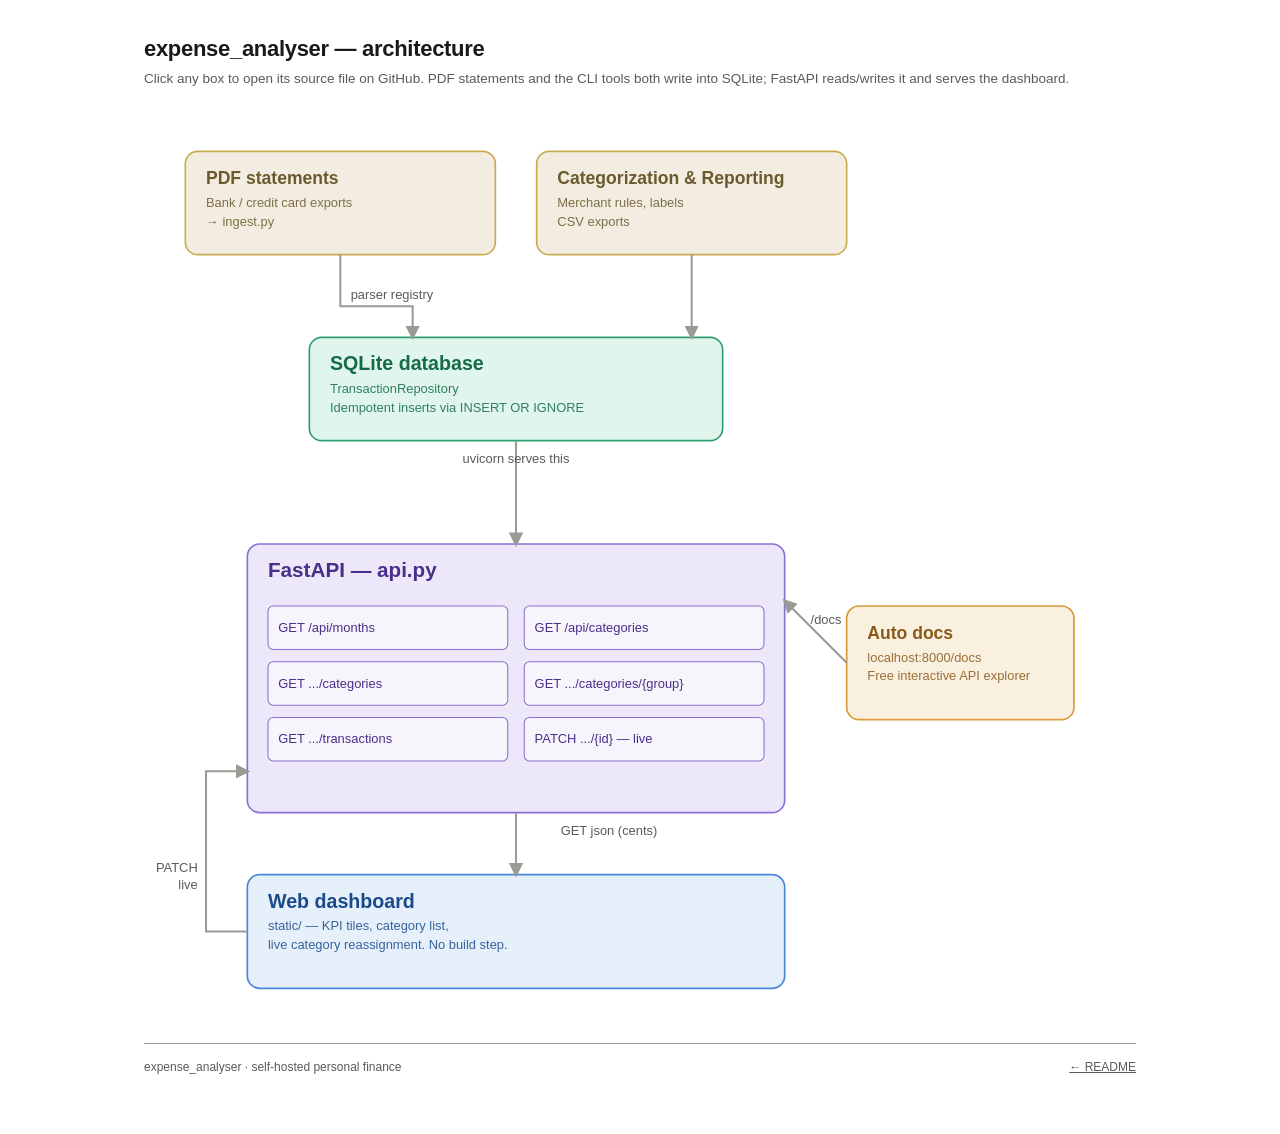
==== commit 84f046b4: "Rebuild architecture diagram as hand-drawn SVG Replace the HTML-boxes-plus-unicode-arrows version wi" ====
--- a/docs/architecture.html
+++ b/docs/architecture.html
@@ -8,16 +8,17 @@
   * { box-sizing: border-box; margin: 0; padding: 0; }
 
   :root {
-    --bg: #fbfaf8;
+    --bg: #ffffff;
     --text1: #1a1916;
     --text2: #5c5a55;
+    --arrow: #9c9a94;
 
-    --tan-bg: #f2ede0; --tan-border: #d9cfb0; --tan-text: #6b5a2e;
-    --teal-bg: #e0f5ec; --teal-border: #a8d9c2; --teal-text: #146b4a;
-    --purple-bg: #ece7f9; --purple-border: #c9bdec; --purple-text: #4a2f8a;
-    --blue-bg: #e6f0fb; --blue-border: #b3d1f0; --blue-text: #1a4a8a;
-    --amber-bg: #faf0e0; --amber-border: #e8cfa0; --amber-text: #8a5a1a;
-    --arrow: #9c9a94;
+    --tan-bg: #f2ede0; --tan-border: #c9ab52; --tan-text: #6b5a2e;
+    --teal-bg: #e0f5ec; --teal-border: #2f9e6e; --teal-text: #146b4a;
+    --purple-bg: #ece7f9; --purple-border: #8a6fd8; --purple-text: #4a2f8a;
+    --blue-bg: #e6f0fb; --blue-border: #4a86d8; --blue-text: #1a4a8a;
+    --amber-bg: #faf0e0; --amber-border: #d89a3a; --amber-text: #8a5a1a;
+    --sub-bg: rgba(255,255,255,0.6); --sub-border: #8a6fd8;
   }
 
   @media (prefers-color-scheme: dark) {
@@ -25,52 +26,31 @@
       --bg: #14130f;
       --text1: #edecea;
       --text2: #9c9a94;
+      --arrow: #6c6a64;
 
-      --tan-bg: #2a2418; --tan-border: #4a4128; --tan-text: #d9c98a;
-      --teal-bg: #0f2318; --teal-border: #1e5c3c; --teal-text: #6bd9a8;
-      --purple-bg: #1e1835; --purple-border: #3d2f6b; --purple-text: #b3a0f0;
-      --blue-bg: #0f1d35; --blue-border: #1e3f6b; --blue-text: #8fbef0;
-      --amber-bg: #2a1e0a; --amber-border: #5c4218; --amber-text: #e8b46b;
-      --arrow: #5c5a55;
+      --tan-bg: #2a2418; --tan-border: #a08838; --tan-text: #e0cf8a;
+      --teal-bg: #0f2318; --teal-border: #2f9e6e; --teal-text: #7bdcae;
+      --purple-bg: #1e1835; --purple-border: #8a6fd8; --purple-text: #c2b0f5;
+      --blue-bg: #0f1d35; --blue-border: #4a86d8; --blue-text: #9dc4f5;
+      --amber-bg: #2a1e0a; --amber-border: #d89a3a; --amber-text: #f0be7a;
+      --sub-bg: rgba(0,0,0,0.3); --sub-border: #8a6fd8;
     }
   }
 
   html { background: var(--bg); }
   body {
-    max-width: 780px; margin: 0 auto; padding: 40px 20px 64px;
+    max-width: 1040px; margin: 0 auto; padding: 36px 24px 60px;
     font-family: -apple-system, BlinkMacSystemFont, 'Segoe UI', sans-serif;
     color: var(--text1);
   }
-
-  header { margin-bottom: 36px; }
+  header { margin-bottom: 20px; }
   h1 { font-size: 22px; font-weight: 600; letter-spacing: -0.3px; }
-  .sub { font-size: 13px; color: var(--text2); margin-top: 6px; line-height: 1.6; }
-
-  .row { display: flex; gap: 10px; }
-  .arrow-v { display: flex; flex-direction: column; align-items: center; padding: 6px 0; color: var(--arrow); }
-  .arrow-v .glyph { font-size: 16px; line-height: 1; }
-  .arrow-v .label { font-size: 10.5px; font-family: ui-monospace, monospace; margin-top: 2px; text-align: center; }
-
-  a.node { display: block; flex: 1; text-decoration: none; border-radius: 10px; border: 1px solid; padding: 14px 16px; transition: filter 0.15s, transform 0.1s; }
-  a.node:hover { filter: brightness(0.97); transform: translateY(-1px); }
-  @media (prefers-color-scheme: dark) { a.node:hover { filter: brightness(1.15); } }
-  .node-title { font-size: 14.5px; font-weight: 700; }
-  .node-sub { font-size: 11.5px; margin-top: 3px; opacity: 0.85; }
-
-  .tan { background: var(--tan-bg); border-color: var(--tan-border); color: var(--tan-text); }
-  .teal { background: var(--teal-bg); border-color: var(--teal-border); color: var(--teal-text); }
-  .purple { background: var(--purple-bg); border-color: var(--purple-border); color: var(--purple-text); }
-  .blue { background: var(--blue-bg); border-color: var(--blue-border); color: var(--blue-text); }
-  .amber { background: var(--amber-bg); border-color: var(--amber-border); color: var(--amber-text); }
-
-  .sub-grid { display: grid; grid-template-columns: 1fr 1fr; gap: 6px; margin-top: 10px; }
-  .sub-box { background: rgba(255,255,255,0.5); border: 1px solid currentColor; border-radius: 6px; padding: 6px 9px; font-size: 11px; font-family: ui-monospace, monospace; opacity: 0.9; }
-  @media (prefers-color-scheme: dark) { .sub-box { background: rgba(0,0,0,0.25); } }
-
-  .side-row { display: flex; align-items: stretch; gap: 10px; }
-  .side-arrow { display: flex; align-items: center; justify-content: center; width: 30px; flex-shrink: 0; color: var(--arrow); font-size: 13px; text-align: center; }
-
-  footer { margin-top: 40px; padding-top: 16px; border-top: 1px solid var(--tan-border); font-size: 12px; color: var(--text2); display: flex; justify-content: space-between; flex-wrap: wrap; gap: 8px; }
+  .sub { font-size: 13.5px; color: var(--text2); margin-top: 6px; line-height: 1.6; }
+  svg text { font-family: -apple-system, BlinkMacSystemFont, 'Segoe UI', sans-serif; }
+  svg a { cursor: pointer; }
+  svg a:hover rect.node-box { filter: brightness(0.96); }
+  @media (prefers-color-scheme: dark) { svg a:hover rect.node-box { filter: brightness(1.25); } }
+  footer { margin-top: 20px; padding-top: 16px; border-top: 1px solid var(--arrow); font-size: 12px; color: var(--text2); display: flex; justify-content: space-between; flex-wrap: wrap; gap: 8px; }
   footer a { color: var(--text2); }
 </style>
 </head>
@@ -78,65 +58,139 @@
 
 <header>
   <h1>expense_analyser — architecture</h1>
-  <p class="sub">Click any box to open its source file on GitHub. PDF statements → SQLite → FastAPI → web dashboard, with two CLI tools reading/writing the same database.</p>
+  <p class="sub">Click any box to open its source file on GitHub. PDF statements and the CLI tools both write into SQLite; FastAPI reads/writes it and serves the dashboard.</p>
 </header>
 
-<div class="row">
-  <a class="node tan" href="https://github.com/DevikaVishnu/expense_analyser/blob/main/expense_analyser/ingest.py">
-    <div class="node-title">PDF statements</div>
-    <div class="node-sub">Bank / credit card exports → ingest.py</div>
-  </a>
-  <a class="node tan" href="https://github.com/DevikaVishnu/expense_analyser/blob/main/expense_analyser/categorization.py">
-    <div class="node-title">Categorization &amp; Reporting CLIs</div>
-    <div class="node-sub">Merchant rules, labels · CSV exports</div>
-  </a>
-</div>
-
-<div class="arrow-v"><span class="glyph">↓</span><span class="label">parser registry · merchant rules</span></div>
-
-<div class="row">
-  <a class="node teal" href="https://github.com/DevikaVishnu/expense_analyser/blob/main/expense_analyser/storage.py">
-    <div class="node-title">SQLite database</div>
-    <div class="node-sub">TransactionRepository · idempotent inserts</div>
-  </a>
-</div>
-
-<div class="arrow-v"><span class="glyph">↓</span><span class="label">uvicorn serves this</span></div>
-
-<div class="side-row">
-  <a class="node purple" href="https://github.com/DevikaVishnu/expense_analyser/blob/main/expense_analyser/api.py" style="flex: 2.4">
-    <div class="node-title">FastAPI — api.py</div>
-    <div class="sub-grid">
-      <div class="sub-box">GET /api/months</div>
-      <div class="sub-box">GET /api/categories</div>
-      <div class="sub-box">GET …/categories</div>
-      <div class="sub-box">GET …/categories/{group}</div>
-      <div class="sub-box">GET …/transactions</div>
-      <div class="sub-box">PATCH …/{id} — live</div>
-    </div>
-  </a>
-  <div class="side-arrow">↔<br>/docs</div>
-  <a class="node amber" href="http://127.0.0.1:8000/docs" style="flex: 1; align-self: center;">
-    <div class="node-title">Auto docs</div>
-    <div class="node-sub">Free interactive API explorer</div>
-  </a>
-</div>
-
-<div class="arrow-v"><span class="glyph">↕</span><span class="label">GET json (cents) · PATCH category, live</span></div>
-
-<div class="row">
-  <a class="node blue" href="https://github.com/DevikaVishnu/expense_analyser/blob/main/expense_analyser/static/app.js">
-    <div class="node-title">Web dashboard</div>
-    <div class="node-sub">static/ — KPI tiles, category list, live category reassignment. No framework, no build step.</div>
-  </a>
-</div>
+<svg viewBox="0 0 1000 900" style="width: 100%; height: auto;" id="diagram"></svg>
 
 <footer>
   <span>expense_analyser · self-hosted personal finance</span>
-  <div>
-    <a href="../README.md">← README</a>
-  </div>
+  <div><a href="../README.md">← README</a></div>
 </footer>
+
+<script>
+const NS = "http://www.w3.org/2000/svg";
+function el(tag, attrs = {}, parent) {
+  const e = document.createElementNS(NS, tag);
+  for (const [k, v] of Object.entries(attrs)) e.setAttribute(k, v);
+  if (parent) parent.appendChild(e);
+  return e;
+}
+
+const svg = document.getElementById("diagram");
+
+// Arrowhead marker
+const defs = el("defs", {}, svg);
+const marker = el("marker", {
+  id: "arrow", viewBox: "0 0 10 10", refX: "8", refY: "5",
+  markerWidth: "7", markerHeight: "7", orient: "auto-start-reverse",
+}, defs);
+el("path", { d: "M 0 0 L 10 5 L 0 10 z", fill: "var(--arrow)" }, marker);
+
+function connector(pathData) {
+  el("path", { d: pathData, fill: "none", stroke: "var(--arrow)", "stroke-width": 2, "marker-end": "url(#arrow)" }, svg);
+}
+
+function label(x, y, text, anchor = "middle") {
+  const t = el("text", { x, y, "text-anchor": anchor, "font-size": 12.5, fill: "var(--text2)", "font-family": "ui-monospace, monospace" }, svg);
+  t.textContent = text;
+  return t;
+}
+
+function node({ x, y, w, h, color, title, sub, href, titleSize = 17 }) {
+  const a = el("a", { href }, svg);
+  const g = el("g", {}, a);
+  el("rect", {
+    class: "node-box", x, y, width: w, height: h, rx: 12,
+    fill: `var(--${color}-bg)`, stroke: `var(--${color}-border)`, "stroke-width": 1.6,
+  }, g);
+  const t1 = el("text", { x: x + 20, y: y + 32, "font-size": titleSize, "font-weight": 700, fill: `var(--${color}-text)` }, g);
+  t1.textContent = title;
+  sub.forEach((line, i) => {
+    const t2 = el("text", { x: x + 20, y: y + 54 + i * 18, "font-size": 12.5, fill: `var(--${color}-text)`, opacity: 0.85 }, g);
+    t2.textContent = line;
+  });
+  return { x, y, w, h, cx: x + w / 2, cy: y + h / 2 };
+}
+
+function subBox(x, y, w, h, text) {
+  el("rect", { x, y, width: w, height: h, rx: 5, fill: "var(--sub-bg)", stroke: "var(--sub-border)", "stroke-width": 1 }, svg);
+  const t = el("text", { x: x + 10, y: y + h / 2 + 4, "font-size": 12.5, fill: "var(--purple-text)", "font-family": "ui-monospace, monospace" }, svg);
+  t.textContent = text;
+}
+
+// ---- Layout ----
+const pdf = node({
+  x: 40, y: 40, w: 300, h: 100, color: "tan",
+  title: "PDF statements", sub: ["Bank / credit card exports", "→ ingest.py"],
+  href: "https://github.com/DevikaVishnu/expense_analyser/blob/main/expense_analyser/ingest.py",
+});
+
+const cli = node({
+  x: 380, y: 40, w: 300, h: 100, color: "tan",
+  title: "Categorization & Reporting", sub: ["Merchant rules, labels", "CSV exports"],
+  href: "https://github.com/DevikaVishnu/expense_analyser/blob/main/expense_analyser/categorization.py",
+});
+
+const store = node({
+  x: 160, y: 220, w: 400, h: 100, color: "teal", titleSize: 19,
+  title: "SQLite database", sub: ["TransactionRepository", "Idempotent inserts via INSERT OR IGNORE"],
+  href: "https://github.com/DevikaVishnu/expense_analyser/blob/main/expense_analyser/storage.py",
+});
+
+const api = node({
+  x: 100, y: 420, w: 520, h: 260, color: "purple", titleSize: 20,
+  title: "FastAPI — api.py", sub: [],
+  href: "https://github.com/DevikaVishnu/expense_analyser/blob/main/expense_analyser/api.py",
+});
+const eps = [
+  "GET /api/months", "GET /api/categories",
+  "GET .../categories", "GET .../categories/{group}",
+  "GET .../transactions", "PATCH .../{id} — live",
+];
+const epW = 232, epH = 42, epGapX = 16, epGapY = 12;
+eps.forEach((e, i) => {
+  const col = i % 2, row = Math.floor(i / 2);
+  subBox(api.x + 20 + col * (epW + epGapX), api.y + 60 + row * (epH + epGapY), epW, epH, e);
+});
+
+const docs = node({
+  x: 680, y: 480, w: 220, h: 110, color: "amber",
+  title: "Auto docs", sub: ["localhost:8000/docs", "Free interactive API explorer"],
+  href: "http://127.0.0.1:8000/docs",
+});
+
+const ui = node({
+  x: 100, y: 740, w: 520, h: 110, color: "blue", titleSize: 19,
+  title: "Web dashboard", sub: ["static/ — KPI tiles, category list,", "live category reassignment. No build step."],
+  href: "https://github.com/DevikaVishnu/expense_analyser/blob/main/expense_analyser/static/app.js",
+});
+
+// ---- Connectors ----
+const pdfEntryX = 260;
+connector(`M ${pdf.cx} ${pdf.y + pdf.h} L ${pdf.cx} 190 L ${pdfEntryX} 190 L ${pdfEntryX} ${store.y}`);
+connector(`M ${cli.cx} ${cli.y + cli.h} L ${cli.cx} ${store.y}`);
+label(pdf.cx + 10, 183, "parser registry", "start");
+
+connector(`M ${store.cx} ${store.y + store.h} L ${store.cx} ${api.y}`);
+label(store.cx, store.y + store.h + 22, "uvicorn serves this");
+
+connector(`M ${docs.x} ${docs.cy} L ${api.x + api.w} ${api.y + 55}`);
+label((docs.x + api.x + api.w) / 2 + 10, (docs.cy + api.y + 55) / 2 - 8, "/docs");
+
+connector(`M ${api.cx} ${api.y + api.h} L ${api.cx} ${ui.y}`);
+label(api.cx + 90, api.y + api.h + 22, "GET json (cents)");
+
+// Return path for PATCH, routed down the left margin
+const returnX = 60;
+connector(`M ${ui.x} ${ui.cy} L ${returnX} ${ui.cy} L ${returnX} ${api.y + api.h - 40} L ${api.x} ${api.y + api.h - 40}`);
+label(returnX - 8, (ui.cy + api.y + api.h) / 2, "PATCH", "end");
+label(returnX - 8, (ui.cy + api.y + api.h) / 2 + 16, "live", "end");
+
+// Fit viewBox to content
+const pad = 30;
+svg.setAttribute("viewBox", `0 ${0} 960 ${ui.y + ui.h + pad}`);
+</script>
 
 </body>
 </html>
